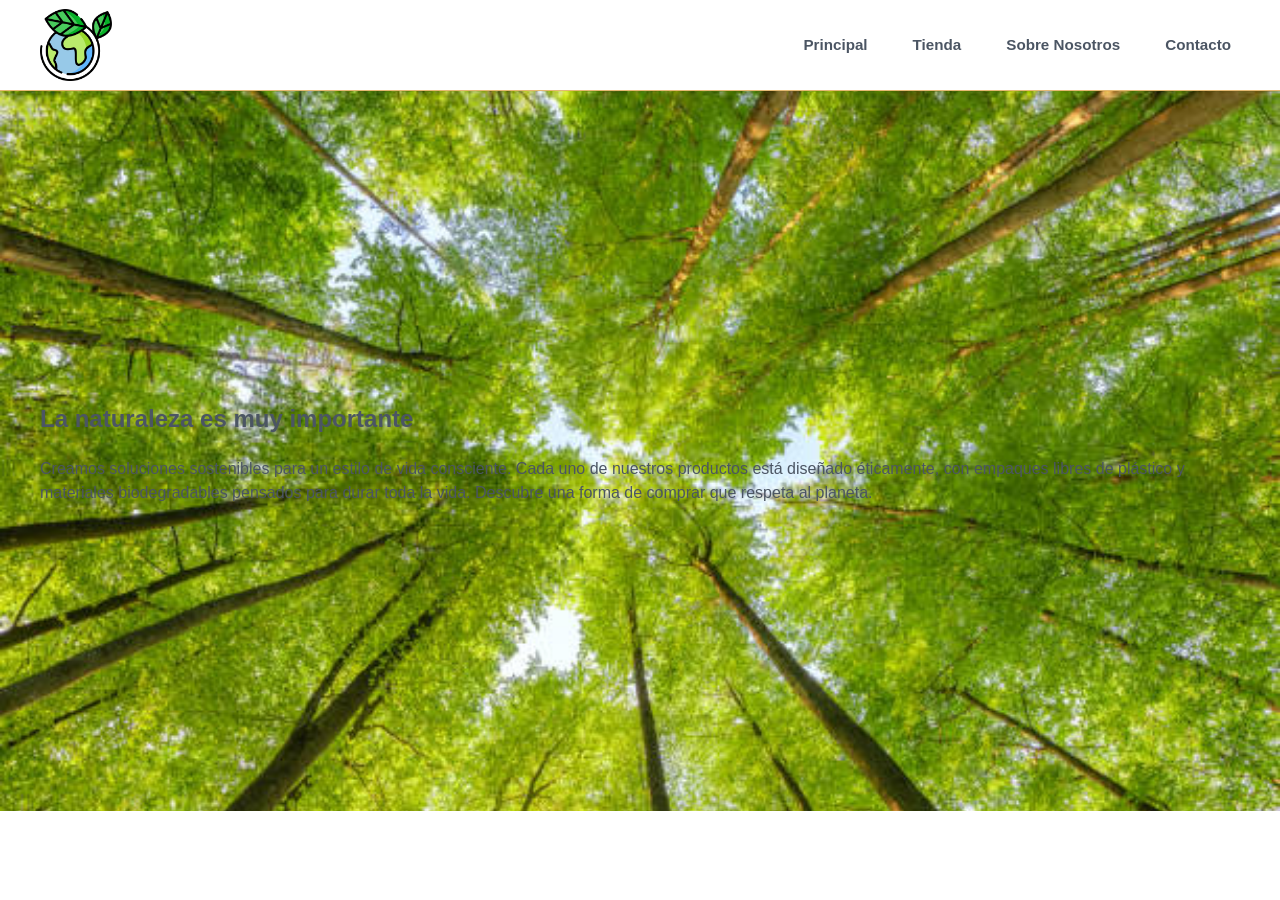
==== index.html @ a8162332 "feat: se agrego el nuevo esqueleto y estilos de la pagina principal" ====
<!DOCTYPE html>
<html lang="es">

<head>
    <meta charset="UTF-8">
    <meta name="viewport" content="width=device-width, initial-scale=1.0">
    <title>EcoMarket</title>
    <link rel="icon" type="image/png" href="img/hero/el-planeta-tierra.png">
    <link rel="stylesheet" href="css/main.css">
</head>

<body>
    <header>
        <div class="encabezado">
            <img class="icono-footer" src="img/hero/el-planeta-tierra.png" alt="icono-del-sitio">
            <nav>
                <ul>
                    <li>Principal</li>
                    <li>Tienda</li>
                    <li>Sobre Nosotros</li>
                    <li>Contacto</li>
                </ul>
            </nav>
        </div>
    </header>
    <main>
        <section class="hero">
            <div class="presentacion">
                <h1>La naturaleza es muy importante</h1>
                <p>Creamos soluciones sostenibles para un estilo de vida consciente. Cada uno de nuestros productos está
                    diseñado éticamente, con empaques libres de plástico y materiales biodegradables pensados para durar
                    toda la vida. Descubre una forma de comprar que respeta al planeta.</p>
            </div>
        </section>
    </main>
    <footer>

    </footer>

</body>



</html>
---- css/main.css ----
:root {
    --fondos: #FFFFFF;
    --naturaleza: #1E3f20;
    --acentos: #10b981;
    --contraste: #e5ba73;
    --tarjetas: #f3f4f6;
    --texto2: #4b5563;
}

body {
    margin: 0;
    padding: 0;
    background-color: var(--fondos);
    font-family: Arial, Helvetica, sans-serif;
    color: var(--texto2);
    line-height: 1.5;
}

header {
    width: 100%;
    background-color: var(--fondos);
    border-bottom: 1px solid var(--contraste);
}

.encabezado {
    max-width: 1200px;
    margin: 0 auto;
    padding: 1vh;
    display: flex;
    align-items: center;
}

.icono-footer {
    height: 8vh;
    width: auto;
}

nav {
    margin-left: auto;
    margin-right: 1vh;
}

nav ul {
    display: flex;
    gap: 5vh;
    list-style: none;
    padding: 0;
    margin: 0;
}

nav ul li {
    color: var(--texto2);
    font-size: 0.95rem;
    font-weight: 600;
    cursor: pointer;
    transition: color 0.3s ease;
}

nav ul li:hover {
    color: var(--acentos);
}

.hero {
    width: 100%;
    min-height: 80vh;
    background-image: url('/img/background/fondo-sostenible.jpg');
    background-size: cover;
    background-position: center;
    background-repeat: no-repeat;
    display: flex;
    align-items: center;
    padding: 40px;
    box-sizing: border-box;
}
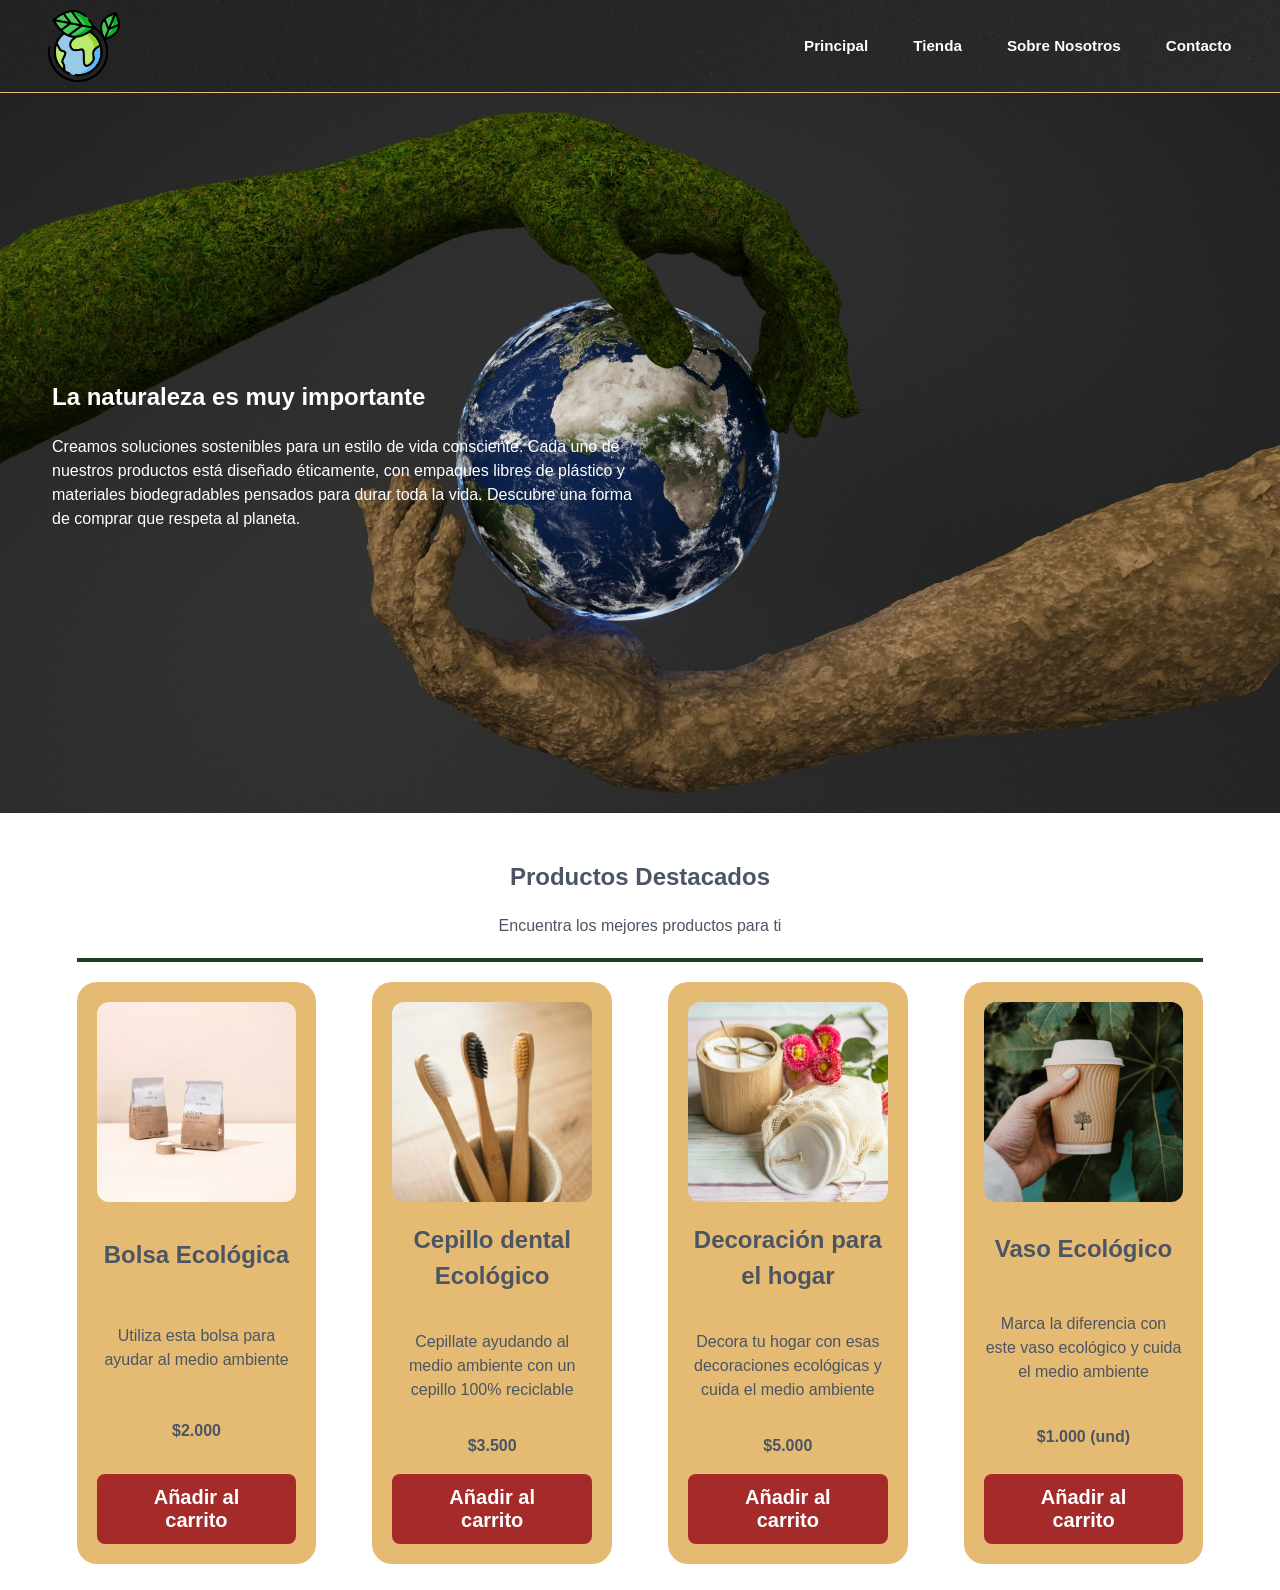
==== commit 43d03579: "feat: se agregaron nuevos estilos como la seccion de los productos." ====
--- a/index.html
+++ b/index.html
@@ -32,6 +32,41 @@
                     toda la vida. Descubre una forma de comprar que respeta al planeta.</p>
             </div>
         </section>
+        <section class="container-productos">
+            <h1>Productos Destacados</h1>
+            <p>Encuentra los mejores productos para ti</p>
+            <hr>
+            <div class="zona-productos">
+                <div class="contenedor-productos">
+                    <img src="img/products/bolsa.webp" alt="Imagen Producto">
+                    <h2>Bolsa Ecológica</h2>
+                    <p>Utiliza esta bolsa para ayudar al medio ambiente</p>
+                    <p><strong>$2.000</strong></p>
+                    <button class="boton-producto">Añadir al carrito</button>
+                </div>
+                <div class="contenedor-productos">
+                    <img src="img/products/cepillo.webp" alt="Imagen Producto">
+                    <h2>Cepillo dental Ecológico</h2>
+                    <p>Cepillate ayudando al medio ambiente con un cepillo 100% reciclable</p>
+                    <p><strong>$3.500</strong></p>
+                    <button class="boton-producto">Añadir al carrito</button>
+                </div>
+                <div class="contenedor-productos">
+                    <img src="img/products/vasito.webp" alt="Imagen Producto">
+                    <h2>Decoración para el hogar</h2>
+                    <p>Decora tu hogar con esas decoraciones ecológicas y cuida el medio ambiente</p>
+                    <p><strong>$5.000</strong></p>
+                    <button class="boton-producto">Añadir al carrito</button>
+                </div>
+                <div class="contenedor-productos">
+                    <img src="img/products/vaso.webp" alt="Imagen Producto">
+                    <h2>Vaso Ecológico</h2>
+                    <p>Marca la diferencia con este vaso ecológico y cuida el medio ambiente</p>
+                    <p><strong>$1.000 (und)</strong></p>
+                    <button class="boton-producto">Añadir al carrito</button>
+                </div>
+            </div>
+        </section>
     </main>
     <footer>
 
--- a/css/main.css
+++ b/css/main.css
@@ -5,6 +5,7 @@
     --contraste: #e5ba73;
     --tarjetas: #f3f4f6;
     --texto2: #4b5563;
+    --imagenSostenible: url('../img/background/fondo-sostenible.jpg')
 }
 
 body {
@@ -18,14 +19,20 @@
 
 header {
     width: 100%;
-    background-color: var(--fondos);
+    background-image: var(--imagenSostenible);
     border-bottom: 1px solid var(--contraste);
 }
 
+hr {
+    border: none;
+    border-top: 4px solid var(--naturaleza);
+    margin: 20px 0;
+}
+
 .encabezado {
-    max-width: 1200px;
-    margin: 0 auto;
-    padding: 1vh;
+    max-width: 1500px;
+    margin: 0;
+    padding: 10px;
     display: flex;
     align-items: center;
 }
@@ -33,11 +40,12 @@
 .icono-footer {
     height: 8vh;
     width: auto;
+    margin-left: 3vw;
 }
 
 nav {
     margin-left: auto;
-    margin-right: 1vh;
+    margin-right: 3vw;
 }
 
 nav ul {
@@ -49,7 +57,7 @@
 }
 
 nav ul li {
-    color: var(--texto2);
+    color: white;
     font-size: 0.95rem;
     font-weight: 600;
     cursor: pointer;
@@ -63,7 +71,7 @@
 .hero {
     width: 100%;
     min-height: 80vh;
-    background-image: url('/img/background/fondo-sostenible.jpg');
+    background-image: var(--imagenSostenible);
     background-size: cover;
     background-position: center;
     background-repeat: no-repeat;
@@ -71,4 +79,61 @@
     align-items: center;
     padding: 40px;
     box-sizing: border-box;
+}
+
+.presentacion {
+    max-width: 600px;
+    margin-left: 1%;
+    color: white;
+}
+
+.container-productos {
+    padding: 2% 6%;
+}
+
+.container-productos h1 {
+    text-align: center;
+    font: bold;
+}
+
+.container-productos p {
+    text-align: center;
+    font: bold;
+}
+
+.zona-productos {
+    display: grid;
+    grid-template-columns: repeat(4, 1fr);
+    gap: 5%;
+}
+
+
+.contenedor-productos {
+    background-color: var(--contraste);
+    border-radius: 20px;
+    padding: 20px;
+    display: flex;
+    flex-direction: column;
+    justify-content: space-between;
+    align-items: center;
+    text-align: center;
+}
+
+.container-productos img {
+    width: 100%;
+    height: 200px;
+    object-fit: cover;
+    border-radius: 12px;
+}
+
+.boton-producto {
+    background-color: brown;
+    color: white;
+    border: none;
+    font-size: 20px;
+    padding: 12px 24px;
+    border-radius: 8px;
+    font-weight: bold;
+    cursor: pointer;
+    transition: all 0.3s ease;
 }
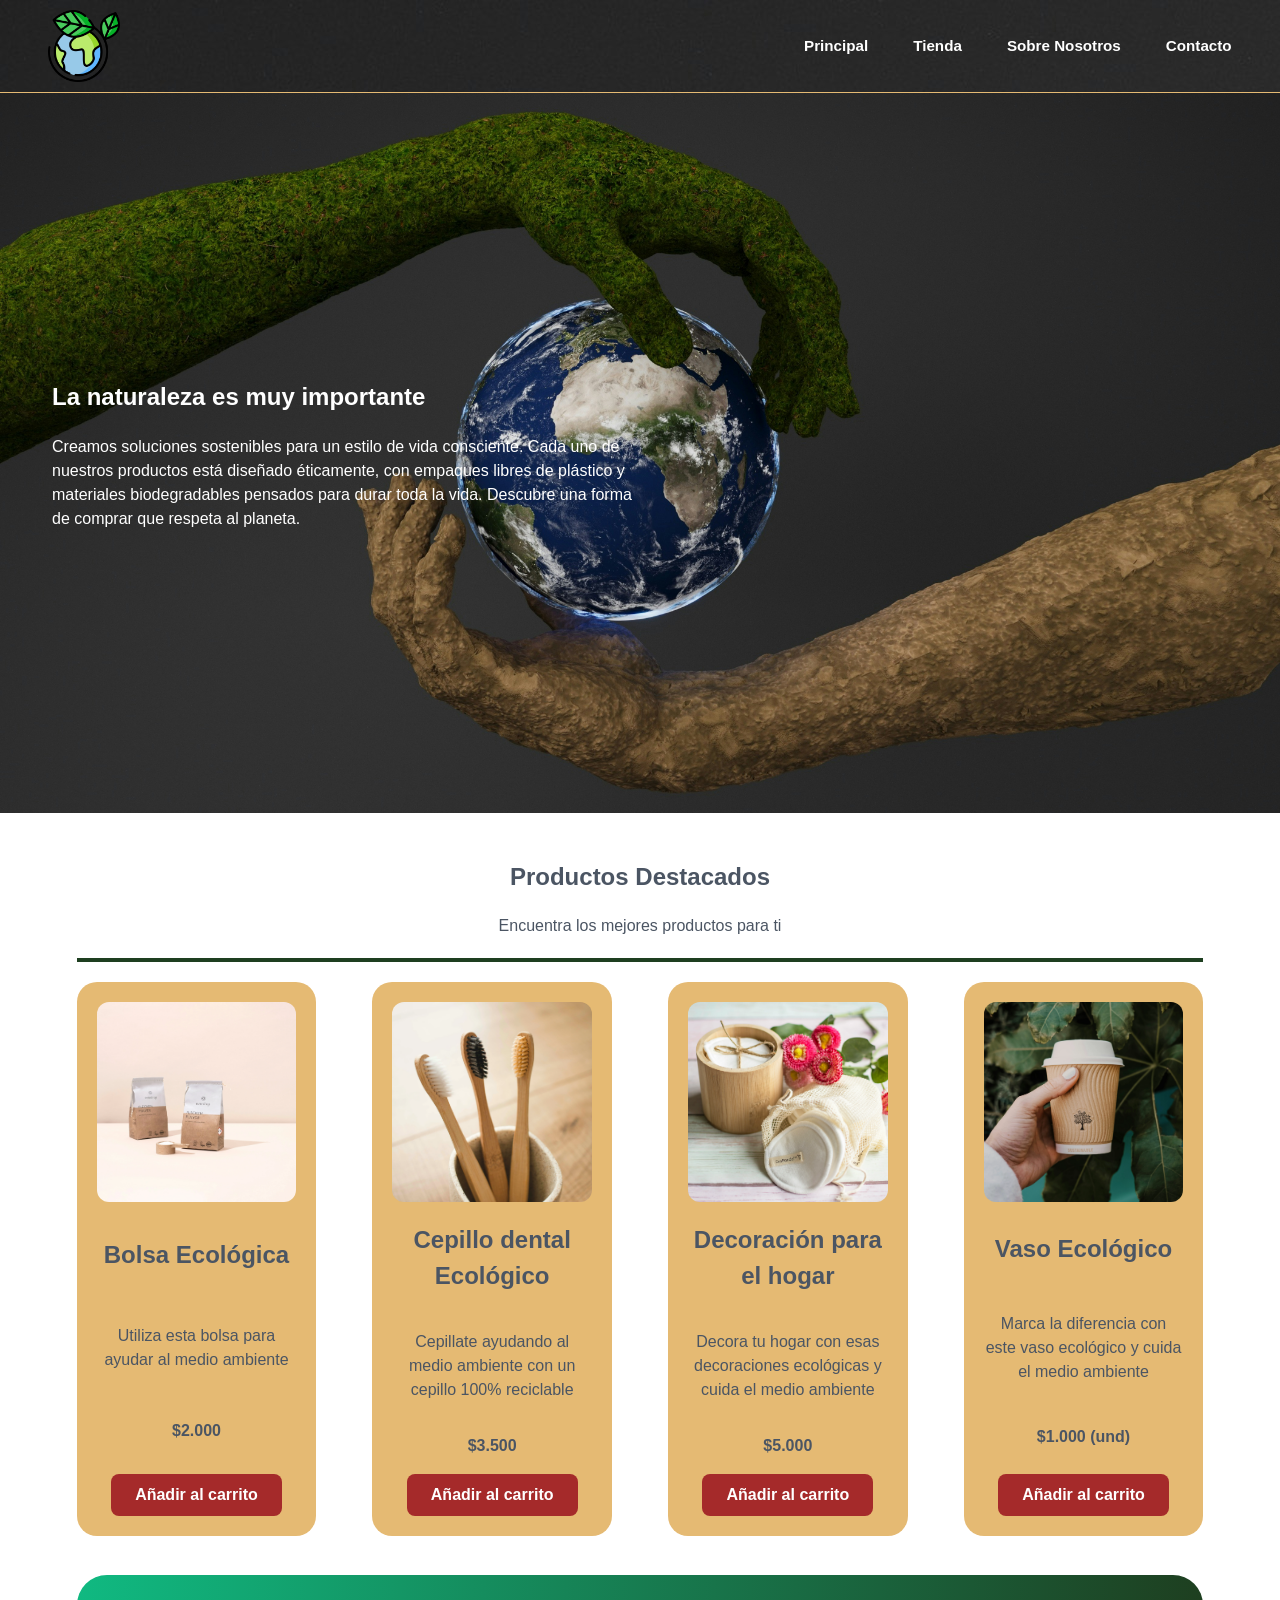
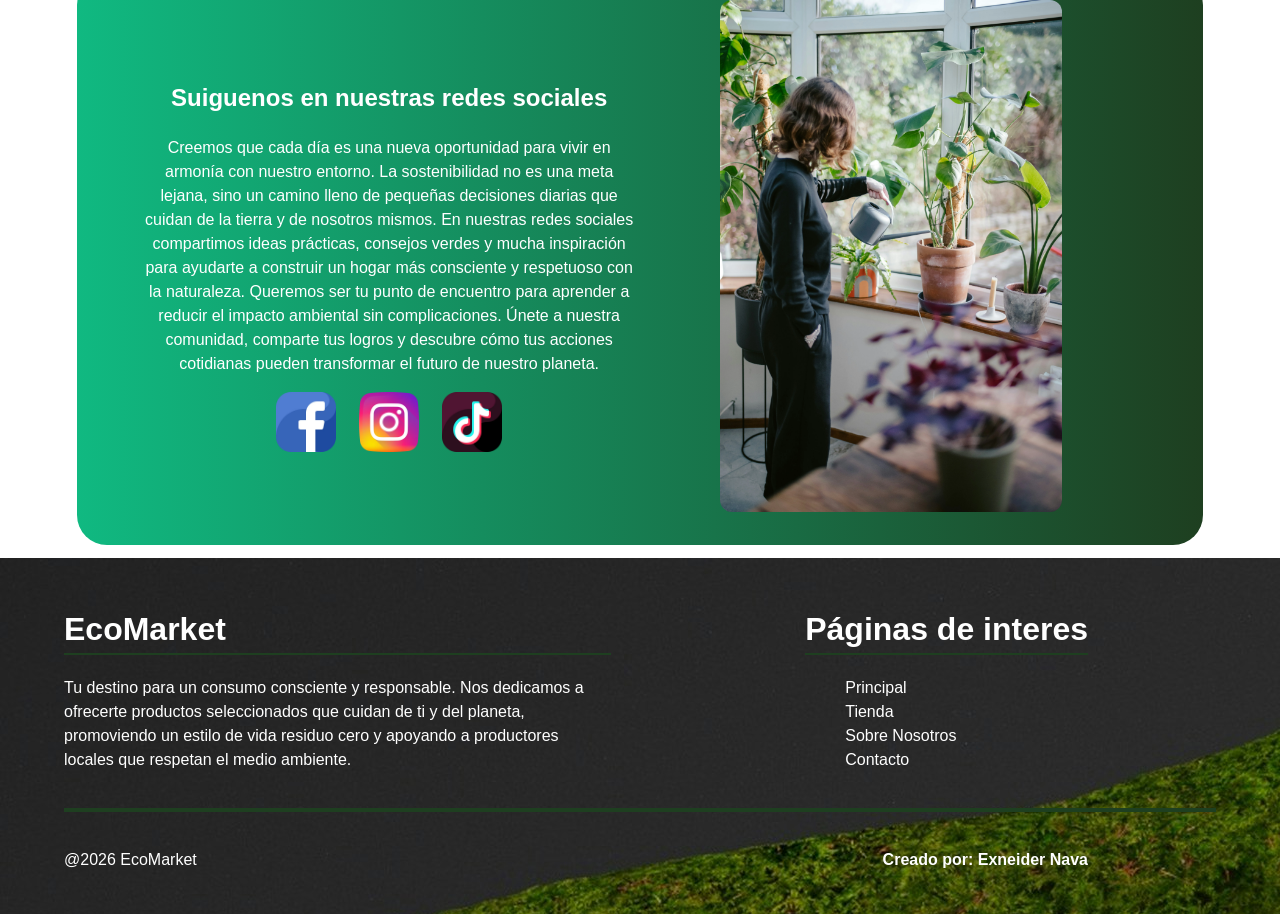
==== commit 46249401: "feat: se agregaron nuevas paginas y nuevo contenido a la pagina principal." ====
--- a/index.html
+++ b/index.html
@@ -67,9 +67,59 @@
                 </div>
             </div>
         </section>
+        <section class="informacion-sitio">
+            <div class="contenido-informativo">
+                <div class="informacion">
+                    <h1>Suiguenos en nuestras redes sociales</h1>
+                    <p>Creemos que cada día es una nueva oportunidad para vivir en armonía con nuestro entorno. La
+                        sostenibilidad no es una meta lejana, sino un camino lleno de pequeñas decisiones diarias que
+                        cuidan de la tierra y de nosotros mismos. En nuestras redes sociales compartimos ideas
+                        prácticas, consejos verdes y mucha inspiración para ayudarte a construir un hogar más consciente
+                        y respetuoso con la naturaleza. Queremos ser tu punto de encuentro para aprender a reducir el
+                        impacto ambiental sin complicaciones. Únete a nuestra comunidad, comparte tus logros y descubre
+                        cómo tus acciones cotidianas pueden transformar el futuro de nuestro planeta.</p>
+                    <div class="iconos">
+                        <div class="facebook">
+                            <img src="img/icons/facebook.webp" alt="icono de facebook">
+                        </div>
+                        <div class="instagram">
+                            <img src="img/icons/instagram.webp" alt="icono de instagram">
+                        </div>
+                        <div class="tiktok">
+                            <img src="img/icons/tik-tok.webp" alt="icono de tiktok">
+                        </div>
+                    </div>
+                </div>
+                <div class="imagen">
+                    <img src="img/background/regando-plantas.webp" alt="imagen lateral">
+                </div>
+            </div>
+        </section>
     </main>
     <footer>
-
+        <div class="footer-content">
+            <div class="footer-contexto">
+                <h1>EcoMarket</h1>
+                <p>Tu destino para un consumo consciente y responsable. Nos dedicamos a ofrecerte productos
+                    seleccionados que cuidan de ti y del planeta, promoviendo un estilo de vida residuo cero y apoyando
+                    a productores locales que respetan el medio ambiente.
+                </p>
+            </div>
+            <div class="footer-menu">
+                <h1>Páginas de interes</h1>
+                <ul>
+                    <li>Principal</li>
+                    <li>Tienda</li>
+                    <li>Sobre Nosotros</li>
+                    <li>Contacto</li>
+                </ul>
+            </div>
+        </div>
+        <hr>
+        <div class="final">
+            <p>@2026 EcoMarket</p>
+            <p class="firma"><strong>Creado por: Exneider Nava</strong></p>
+        </div>
     </footer>
 
 </body>
--- a/css/main.css
+++ b/css/main.css
@@ -117,6 +117,12 @@
     justify-content: space-between;
     align-items: center;
     text-align: center;
+    transition: all 0.5s ease;
+}
+
+.contenedor-productos:hover {
+    transform: scale(1.1);
+
 }
 
 .container-productos img {
@@ -130,10 +136,94 @@
     background-color: brown;
     color: white;
     border: none;
-    font-size: 20px;
+    font-size: 16px;
     padding: 12px 24px;
     border-radius: 8px;
     font-weight: bold;
     cursor: pointer;
+    transition: all 0s ease;
+}
+
+.boton-producto:hover {
+    background-color: var(--naturaleza);
+    color: white;
+    font-weight: bold;
+}
+
+.contenido-informativo {
+    display: grid;
+    grid-template-columns: repeat(2, 4fr);
+    align-items: center;
+    gap: 5px;
+    padding: 2% 5%;
+    margin: 1% 6%;
+    background: linear-gradient(to right, var(--acentos), var(--naturaleza));
+    color: white;
+    text-align: center;
+    border-radius: 30px;
+}
+
+.iconos {
+    display: grid;
+    grid-template-columns: repeat(3, 1fr);
+    padding: 0 25% 0 25%;
+}
+
+.iconos img {
+    width: auto;
+    height: 60px;
+    object-fit: cover;
+    border-radius: 12px;
     transition: all 0.3s ease;
+}
+
+.iconos img:hover {
+    transform: scale(1.1);
+}
+
+.imagen img {
+    width: auto;
+    height: 40vw;
+    object-fit: cover;
+    border-radius: 12px;
+    transition: all 0.2s ease;
+}
+
+.imagen img:hover {
+    transform: scale(1.05);
+}
+
+footer {
+    background-image: var(--imagenSostenible);
+    color: white;
+    padding: 2% 5%;
+}
+
+.footer-content {
+    display: grid;
+    grid-template-columns: repeat(2, 1fr);
+    gap: 5%;
+}
+
+.footer-content h1 {
+    border-bottom: 2px solid var(--naturaleza);
+}
+
+.footer-menu {
+    margin-left: auto;
+    margin-right: 10vw;
+}
+
+.footer-menu ul {
+    list-style: none;
+}
+
+.final {
+    display: grid;
+    grid-template-columns: repeat(2, 1fr);
+}
+
+.firma {
+    margin-left: auto;
+    margin-right: 10vw;
 }
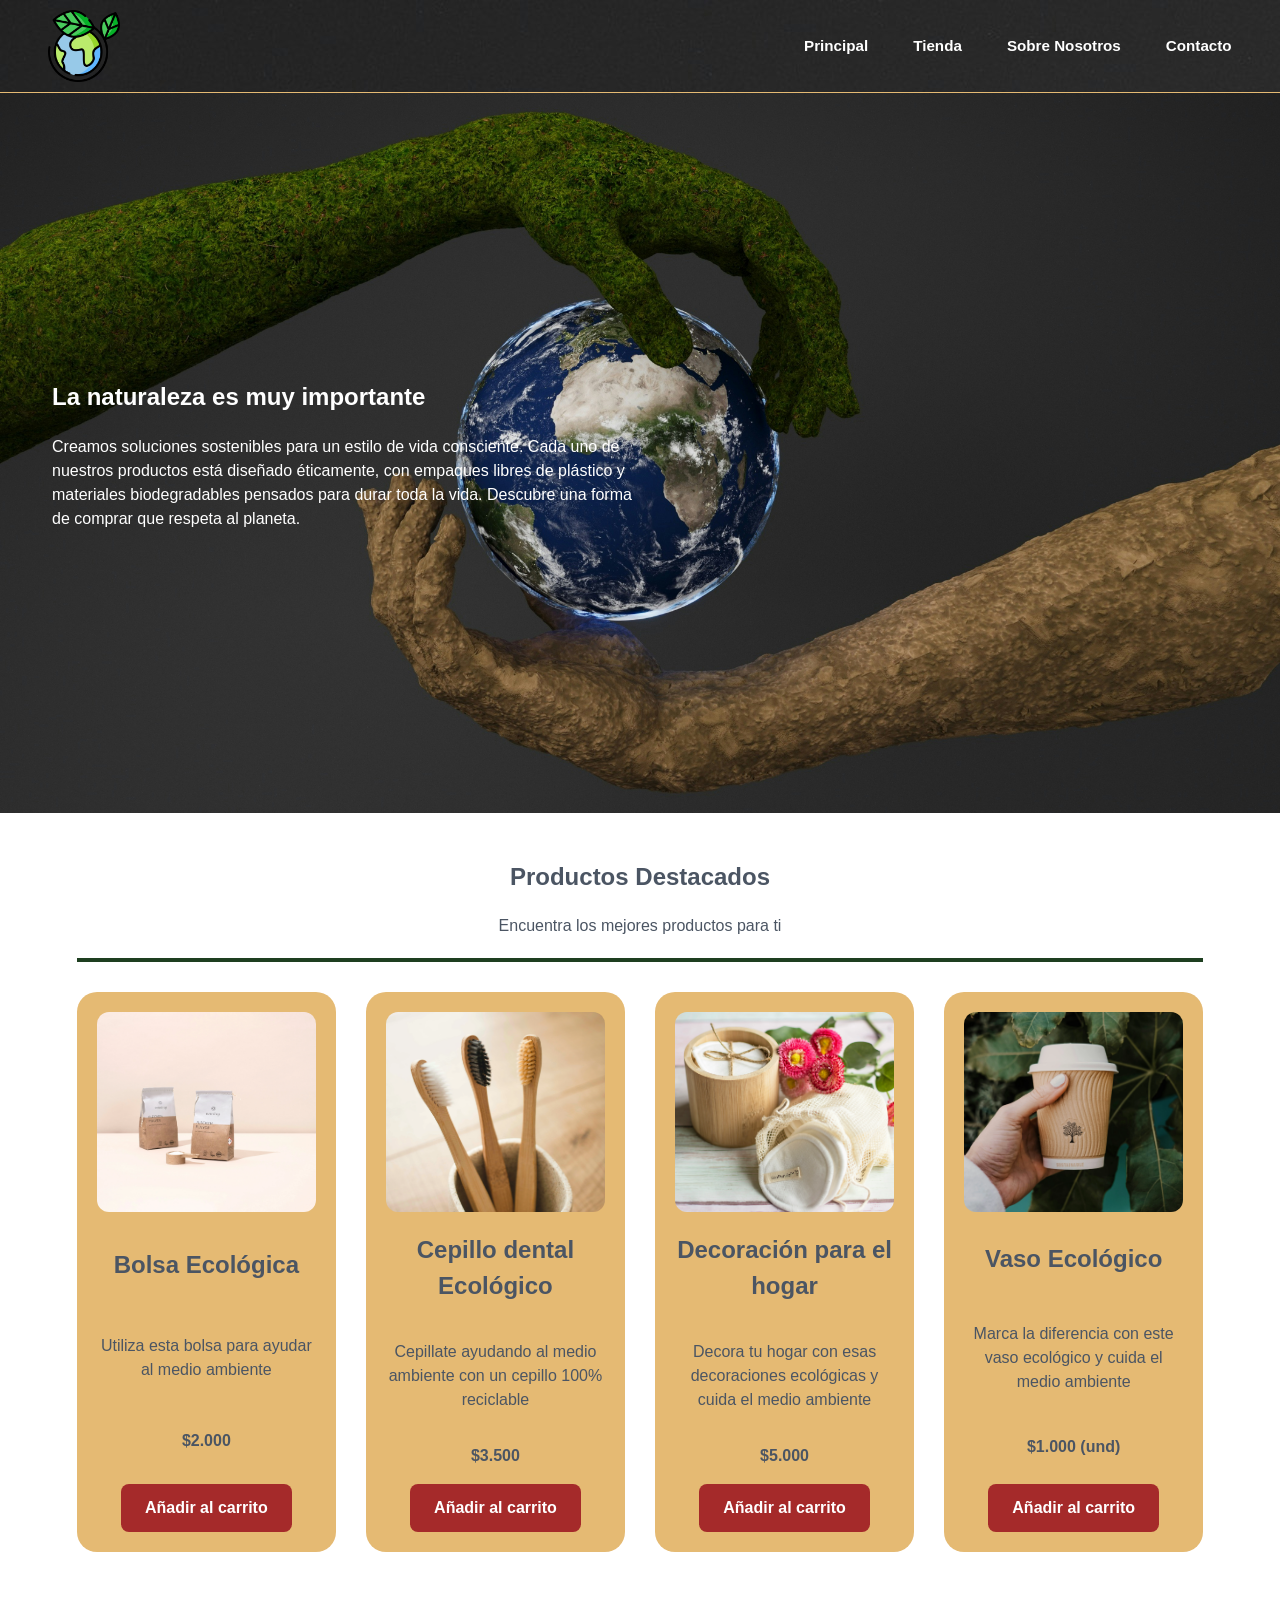
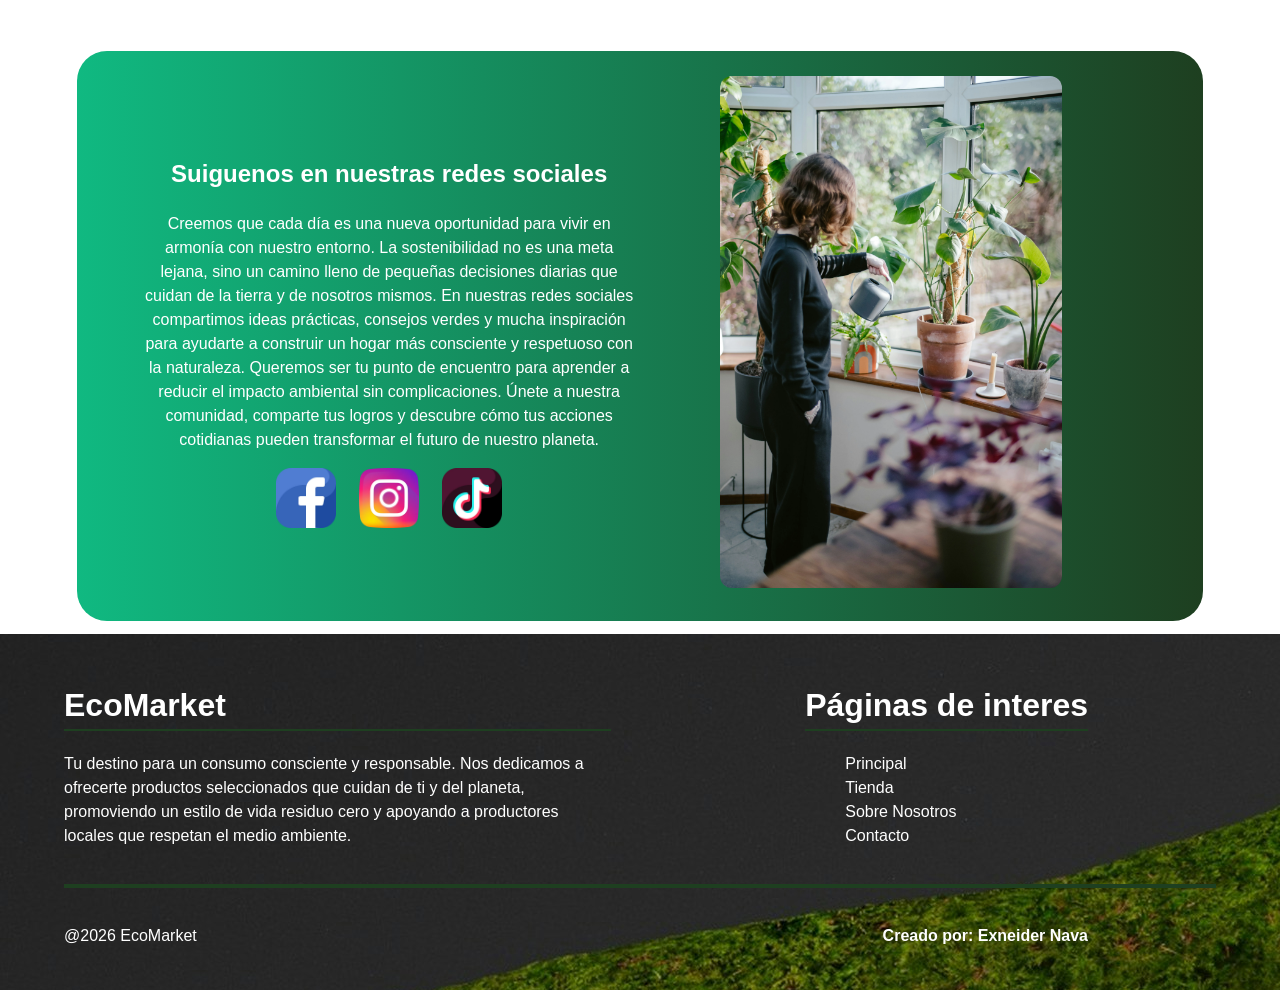
==== commit 1c48eccb: "feat: Se agregaron funcionalidades a los botones y se crearon el resto de las páginas del sitio" ====
--- a/index.html
+++ b/index.html
@@ -15,10 +15,10 @@
             <img class="icono-footer" src="img/hero/el-planeta-tierra.png" alt="icono-del-sitio">
             <nav>
                 <ul>
-                    <li>Principal</li>
-                    <li>Tienda</li>
-                    <li>Sobre Nosotros</li>
-                    <li>Contacto</li>
+                    <li><a href="#">Principal</a></li>
+                    <li><a href="views/productos.html">Tienda</a></li>
+                    <li><a href="views/sobre-nosotros.html">Sobre Nosotros</a></li>
+                    <li><a href="views/contacto.html">Contacto</a></li>
                 </ul>
             </nav>
         </div>
@@ -42,28 +42,28 @@
                     <h2>Bolsa Ecológica</h2>
                     <p>Utiliza esta bolsa para ayudar al medio ambiente</p>
                     <p><strong>$2.000</strong></p>
-                    <button class="boton-producto">Añadir al carrito</button>
+                    <a href="views/carrito.html" class="boton-producto">Añadir al carrito</a>
                 </div>
                 <div class="contenedor-productos">
                     <img src="img/products/cepillo.webp" alt="Imagen Producto">
                     <h2>Cepillo dental Ecológico</h2>
                     <p>Cepillate ayudando al medio ambiente con un cepillo 100% reciclable</p>
                     <p><strong>$3.500</strong></p>
-                    <button class="boton-producto">Añadir al carrito</button>
+                    <a href="views/carrito.html" class="boton-producto">Añadir al carrito</a>
                 </div>
                 <div class="contenedor-productos">
                     <img src="img/products/vasito.webp" alt="Imagen Producto">
                     <h2>Decoración para el hogar</h2>
                     <p>Decora tu hogar con esas decoraciones ecológicas y cuida el medio ambiente</p>
                     <p><strong>$5.000</strong></p>
-                    <button class="boton-producto">Añadir al carrito</button>
+                    <a href="views/carrito.html" class="boton-producto">Añadir al carrito</a>
                 </div>
                 <div class="contenedor-productos">
                     <img src="img/products/vaso.webp" alt="Imagen Producto">
                     <h2>Vaso Ecológico</h2>
                     <p>Marca la diferencia con este vaso ecológico y cuida el medio ambiente</p>
                     <p><strong>$1.000 (und)</strong></p>
-                    <button class="boton-producto">Añadir al carrito</button>
+                    <a href="views/carrito.html" class="boton-producto">Añadir al carrito</a>
                 </div>
             </div>
         </section>
@@ -80,13 +80,19 @@
                         cómo tus acciones cotidianas pueden transformar el futuro de nuestro planeta.</p>
                     <div class="iconos">
                         <div class="facebook">
-                            <img src="img/icons/facebook.webp" alt="icono de facebook">
+                            <a href="https://www.facebook.com/comunidadeco/?locale=es_LA" target="_blank">
+                                <img src="img/icons/facebook.webp" alt="icono de facebook">
+                            </a>
                         </div>
                         <div class="instagram">
-                            <img src="img/icons/instagram.webp" alt="icono de instagram">
+                            <a href="https://www.instagram.com/ecologistas/?hl=es" target="_blank">
+                                <img src="img/icons/instagram.webp" alt="icono de instagram">
+                            </a>
                         </div>
                         <div class="tiktok">
-                            <img src="img/icons/tik-tok.webp" alt="icono de tiktok">
+                            <a href="https://www.tiktok.com/tag/ecol%C3%B3gico" target="_blank">
+                                <img src="img/icons/tik-tok.webp" alt="icono de tiktok">
+                            </a>
                         </div>
                     </div>
                 </div>
@@ -108,10 +114,10 @@
             <div class="footer-menu">
                 <h1>Páginas de interes</h1>
                 <ul>
-                    <li>Principal</li>
-                    <li>Tienda</li>
-                    <li>Sobre Nosotros</li>
-                    <li>Contacto</li>
+                    <li><a href="#">Principal</a></li>
+                    <li><a href="views/productos.html">Tienda</a></li>
+                    <li><a href="views/sobre-nosotros.html">Sobre Nosotros</a></li>
+                    <li><a href="views/contacto.html">Contacto</a></li>
                 </ul>
             </div>
         </div>
--- a/css/main.css
+++ b/css/main.css
@@ -15,6 +15,14 @@
     font-family: Arial, Helvetica, sans-serif;
     color: var(--texto2);
     line-height: 1.5;
+    display: flex;
+    flex-direction: column;
+    min-height: 100vh;
+}
+
+main {
+    flex: 1;
+    width: 100%;
 }
 
 header {
@@ -56,7 +64,7 @@
     margin: 0;
 }
 
-nav ul li {
+nav ul li a {
     color: white;
     font-size: 0.95rem;
     font-weight: 600;
@@ -64,7 +72,7 @@
     transition: color 0.3s ease;
 }
 
-nav ul li:hover {
+nav ul li:hover a {
     color: var(--acentos);
 }
 
@@ -81,6 +89,19 @@
     box-sizing: border-box;
 }
 
+.hero-tienda {
+    width: 100%;
+    min-height: 80vh;
+    background-image: url('../img/background/store.webp');
+    background-size: cover;
+    background-position: center;
+    background-repeat: no-repeat;
+    display: flex;
+    align-items: center;
+    padding: 40px;
+    box-sizing: border-box;
+}
+
 .presentacion {
     max-width: 600px;
     margin-left: 1%;
@@ -104,7 +125,8 @@
 .zona-productos {
     display: grid;
     grid-template-columns: repeat(4, 1fr);
-    gap: 5%;
+    gap: 30px;
+    padding-bottom: 50px;
 }
 
 
@@ -117,6 +139,7 @@
     justify-content: space-between;
     align-items: center;
     text-align: center;
+    margin: 10px 0;
     transition: all 0.5s ease;
 }
 
@@ -130,6 +153,10 @@
     height: 200px;
     object-fit: cover;
     border-radius: 12px;
+}
+
+a {
+    text-decoration: none;
 }
 
 .boton-producto {
@@ -218,6 +245,17 @@
     list-style: none;
 }
 
+.footer-menu ul a {
+    list-style: none;
+    color: white;
+    transition: all 0.3s ease;
+}
+
+.footer-menu ul a:hover {
+    list-style: none;
+    color: var(--acentos);
+}
+
 .final {
     display: grid;
     grid-template-columns: repeat(2, 1fr);
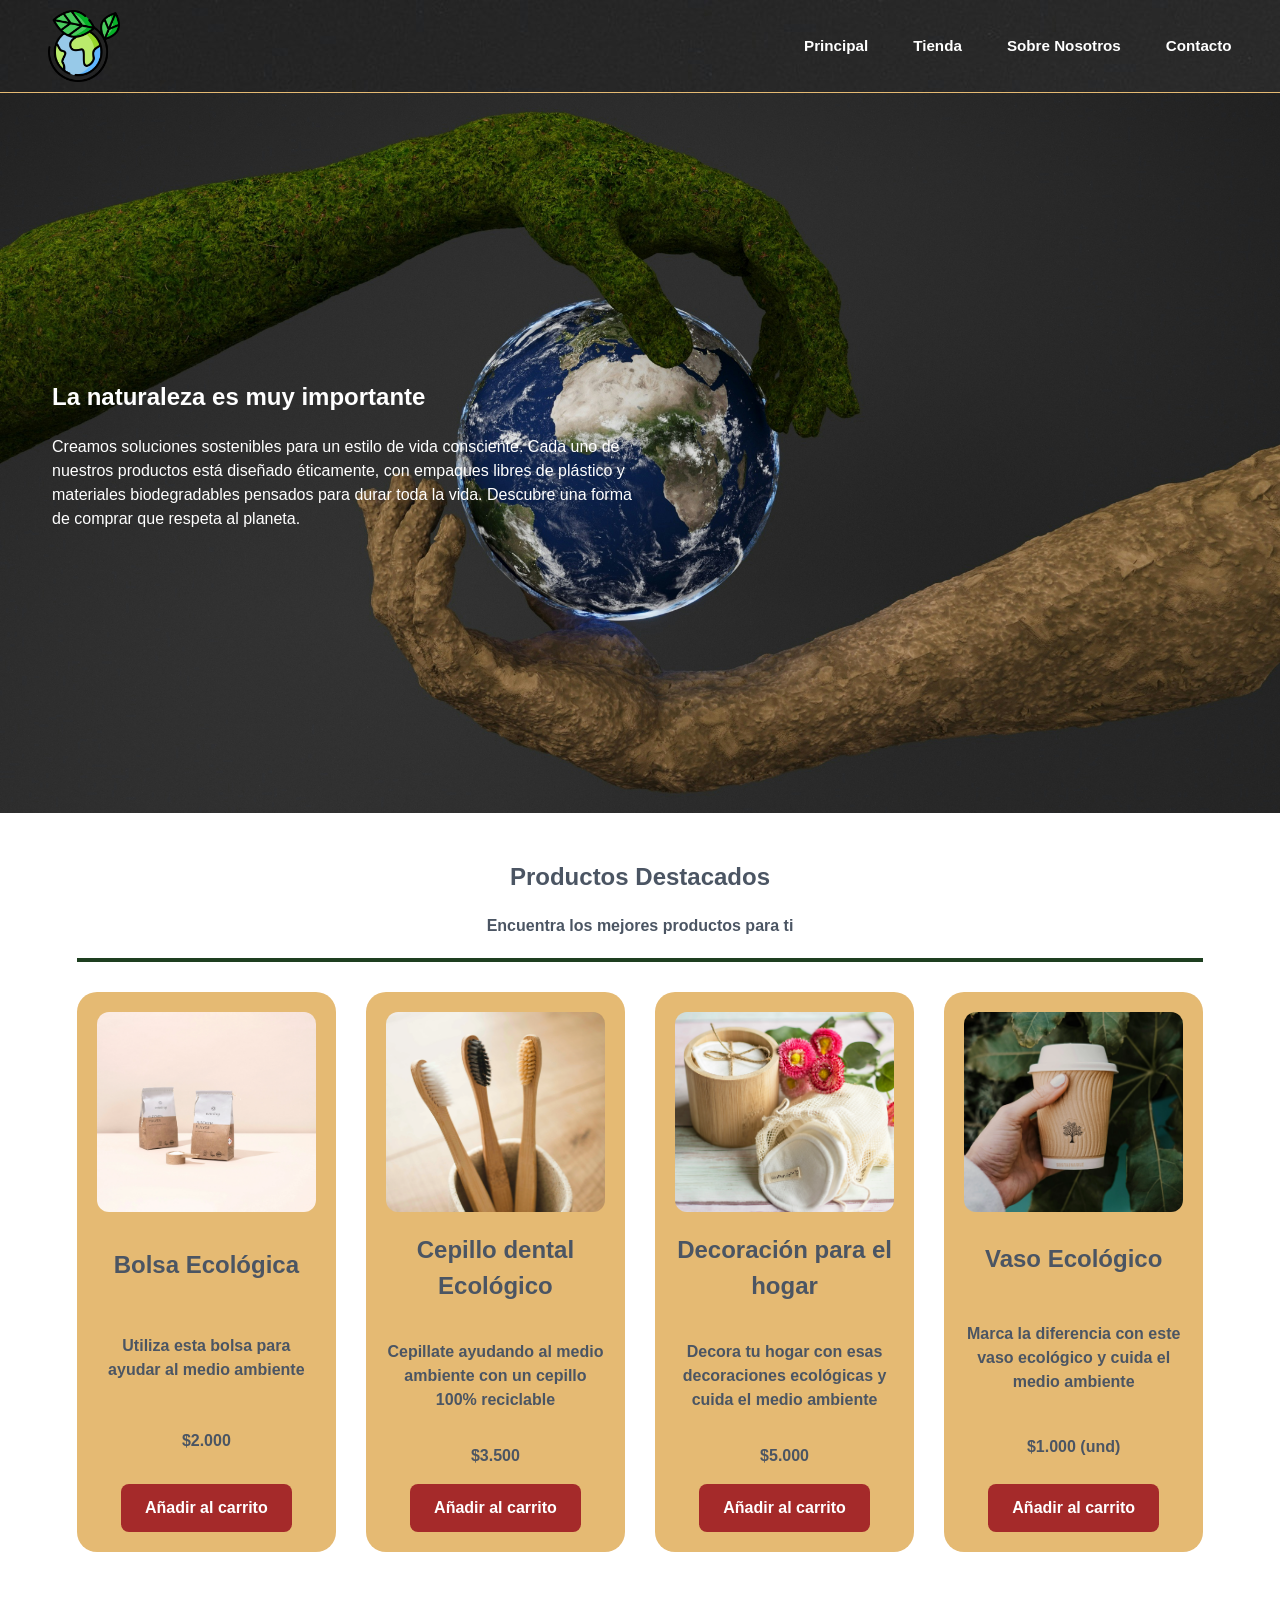
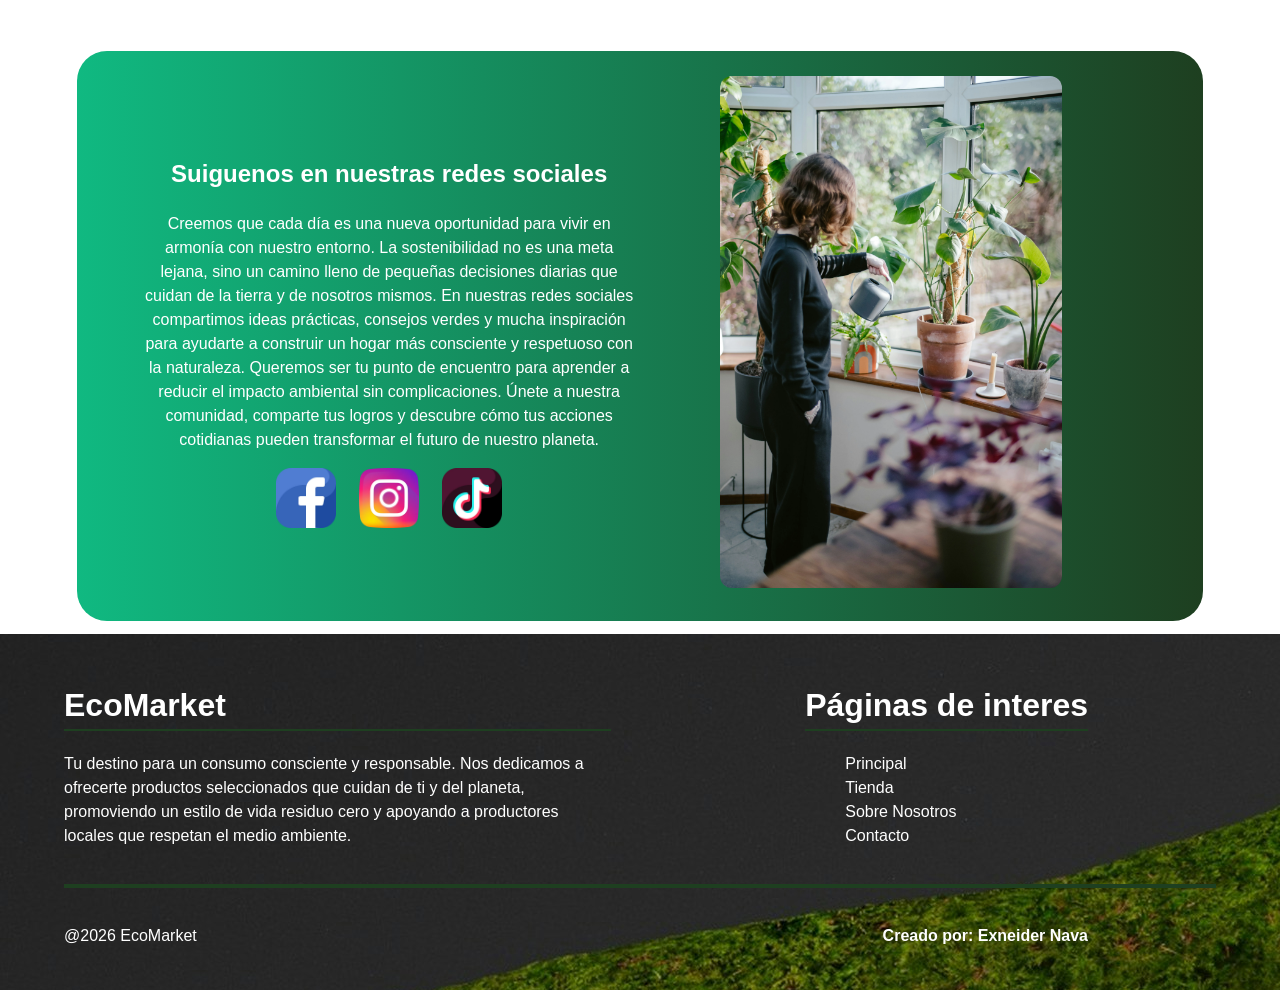
==== commit 2fb77b10: "feat: Se completo el ciclo del sitio web y se dividió correctamente el css en los archivos correspon" ====
--- a/index.html
+++ b/index.html
@@ -7,6 +7,9 @@
     <title>EcoMarket</title>
     <link rel="icon" type="image/png" href="img/hero/el-planeta-tierra.png">
     <link rel="stylesheet" href="css/main.css">
+    <link rel="stylesheet" href="css/layout.css">
+    <link rel="stylesheet" href="css/components.css">
+    <link rel="stylesheet" href="css/animations.css">
 </head>
 
 <body>
--- a/css/main.css
+++ b/css/main.css
@@ -5,7 +5,7 @@
     --contraste: #e5ba73;
     --tarjetas: #f3f4f6;
     --texto2: #4b5563;
-    --imagenSostenible: url('../img/background/fondo-sostenible.jpg')
+    --imagenSostenible: url('../img/background/fondo-sostenible.jpg');
 }
 
 body {
@@ -25,243 +25,12 @@
     width: 100%;
 }
 
-header {
-    width: 100%;
-    background-image: var(--imagenSostenible);
-    border-bottom: 1px solid var(--contraste);
+a {
+    text-decoration: none;
 }
 
 hr {
     border: none;
     border-top: 4px solid var(--naturaleza);
     margin: 20px 0;
-}
-
-.encabezado {
-    max-width: 1500px;
-    margin: 0;
-    padding: 10px;
-    display: flex;
-    align-items: center;
-}
-
-.icono-footer {
-    height: 8vh;
-    width: auto;
-    margin-left: 3vw;
-}
-
-nav {
-    margin-left: auto;
-    margin-right: 3vw;
-}
-
-nav ul {
-    display: flex;
-    gap: 5vh;
-    list-style: none;
-    padding: 0;
-    margin: 0;
-}
-
-nav ul li a {
-    color: white;
-    font-size: 0.95rem;
-    font-weight: 600;
-    cursor: pointer;
-    transition: color 0.3s ease;
-}
-
-nav ul li:hover a {
-    color: var(--acentos);
-}
-
-.hero {
-    width: 100%;
-    min-height: 80vh;
-    background-image: var(--imagenSostenible);
-    background-size: cover;
-    background-position: center;
-    background-repeat: no-repeat;
-    display: flex;
-    align-items: center;
-    padding: 40px;
-    box-sizing: border-box;
-}
-
-.hero-tienda {
-    width: 100%;
-    min-height: 80vh;
-    background-image: url('../img/background/store.webp');
-    background-size: cover;
-    background-position: center;
-    background-repeat: no-repeat;
-    display: flex;
-    align-items: center;
-    padding: 40px;
-    box-sizing: border-box;
-}
-
-.presentacion {
-    max-width: 600px;
-    margin-left: 1%;
-    color: white;
-}
-
-.container-productos {
-    padding: 2% 6%;
-}
-
-.container-productos h1 {
-    text-align: center;
-    font: bold;
-}
-
-.container-productos p {
-    text-align: center;
-    font: bold;
-}
-
-.zona-productos {
-    display: grid;
-    grid-template-columns: repeat(4, 1fr);
-    gap: 30px;
-    padding-bottom: 50px;
-}
-
-
-.contenedor-productos {
-    background-color: var(--contraste);
-    border-radius: 20px;
-    padding: 20px;
-    display: flex;
-    flex-direction: column;
-    justify-content: space-between;
-    align-items: center;
-    text-align: center;
-    margin: 10px 0;
-    transition: all 0.5s ease;
-}
-
-.contenedor-productos:hover {
-    transform: scale(1.1);
-
-}
-
-.container-productos img {
-    width: 100%;
-    height: 200px;
-    object-fit: cover;
-    border-radius: 12px;
-}
-
-a {
-    text-decoration: none;
-}
-
-.boton-producto {
-    background-color: brown;
-    color: white;
-    border: none;
-    font-size: 16px;
-    padding: 12px 24px;
-    border-radius: 8px;
-    font-weight: bold;
-    cursor: pointer;
-    transition: all 0s ease;
-}
-
-.boton-producto:hover {
-    background-color: var(--naturaleza);
-    color: white;
-    font-weight: bold;
-}
-
-.contenido-informativo {
-    display: grid;
-    grid-template-columns: repeat(2, 4fr);
-    align-items: center;
-    gap: 5px;
-    padding: 2% 5%;
-    margin: 1% 6%;
-    background: linear-gradient(to right, var(--acentos), var(--naturaleza));
-    color: white;
-    text-align: center;
-    border-radius: 30px;
-}
-
-.iconos {
-    display: grid;
-    grid-template-columns: repeat(3, 1fr);
-    padding: 0 25% 0 25%;
-}
-
-.iconos img {
-    width: auto;
-    height: 60px;
-    object-fit: cover;
-    border-radius: 12px;
-    transition: all 0.3s ease;
-}
-
-.iconos img:hover {
-    transform: scale(1.1);
-}
-
-.imagen img {
-    width: auto;
-    height: 40vw;
-    object-fit: cover;
-    border-radius: 12px;
-    transition: all 0.2s ease;
-}
-
-.imagen img:hover {
-    transform: scale(1.05);
-}
-
-footer {
-    background-image: var(--imagenSostenible);
-    color: white;
-    padding: 2% 5%;
-}
-
-.footer-content {
-    display: grid;
-    grid-template-columns: repeat(2, 1fr);
-    gap: 5%;
-}
-
-.footer-content h1 {
-    border-bottom: 2px solid var(--naturaleza);
-}
-
-.footer-menu {
-    margin-left: auto;
-    margin-right: 10vw;
-}
-
-.footer-menu ul {
-    list-style: none;
-}
-
-.footer-menu ul a {
-    list-style: none;
-    color: white;
-    transition: all 0.3s ease;
-}
-
-.footer-menu ul a:hover {
-    list-style: none;
-    color: var(--acentos);
-}
-
-.final {
-    display: grid;
-    grid-template-columns: repeat(2, 1fr);
-}
-
-.firma {
-    margin-left: auto;
-    margin-right: 10vw;
 }
--- a/css/layout.css
+++ b/css/layout.css
@@ -0,0 +1,155 @@
+header {
+    width: 100%;
+    background-image: var(--imagenSostenible);
+    border-bottom: 1px solid var(--contraste);
+}
+
+.encabezado {
+    max-width: 1500px;
+    margin: 0;
+    padding: 10px;
+    display: flex;
+    align-items: center;
+}
+
+nav {
+    margin-left: auto;
+    margin-right: 3vw;
+}
+
+nav ul {
+    display: flex;
+    gap: 5vh;
+    list-style: none;
+    padding: 0;
+    margin: 0;
+}
+
+.hero {
+    width: 100%;
+    min-height: 80vh;
+    background-image: var(--imagenSostenible);
+    background-size: cover;
+    background-position: center;
+    background-repeat: no-repeat;
+    display: flex;
+    align-items: center;
+    padding: 40px;
+    box-sizing: border-box;
+}
+
+.hero-tienda {
+    width: 100%;
+    min-height: 80vh;
+    background-image: url('../img/background/store.webp');
+    background-size: cover;
+    background-position: center;
+    background-repeat: no-repeat;
+    display: flex;
+    align-items: center;
+    padding: 40px;
+    box-sizing: border-box;
+}
+
+.hero-nosotros {
+    width: 100%;
+    min-height: 80vh;
+    background-image: url('../img/background/nosotros.webp');
+    background-size: cover;
+    background-position: center top;
+    background-repeat: no-repeat;
+    display: flex;
+    align-items: center;
+    padding: 40px;
+    box-sizing: border-box;
+}
+
+.hero-contacto {
+    width: 100%;
+    min-height: 80vh;
+    background-image: url('../img/background/contacto.webp');
+    background-size: cover;
+    background-position: center top;
+    background-repeat: no-repeat;
+    display: flex;
+    align-items: center;
+    padding: 40px;
+    box-sizing: border-box;
+}
+
+.hero-carrito {
+    width: 100%;
+    min-height: 80vh;
+    background-image: url('../img/background/carrito.webp');
+    background-size: cover;
+    background-position: center;
+    background-repeat: no-repeat;
+    display: flex;
+    align-items: center;
+    padding: 40px;
+    box-sizing: border-box;
+}
+
+.container-productos {
+    padding: 2% 6%;
+}
+
+.zona-productos {
+    display: grid;
+    grid-template-columns: repeat(4, 1fr);
+    gap: 30px;
+    padding-bottom: 50px;
+}
+
+.contenido-informativo {
+    display: grid;
+    grid-template-columns: repeat(2, 4fr);
+    align-items: center;
+    gap: 5px;
+    padding: 2% 5%;
+    margin: 1% 6%;
+    background: linear-gradient(to right, var(--acentos), var(--naturaleza));
+    color: white;
+    text-align: center;
+    border-radius: 30px;
+}
+
+.iconos {
+    display: grid;
+    grid-template-columns: repeat(3, 1fr);
+    padding: 0 25% 0 25%;
+}
+
+footer {
+    background-image: var(--imagenSostenible);
+    color: white;
+    padding: 2% 5%;
+}
+
+.footer-content {
+    display: grid;
+    grid-template-columns: repeat(2, 1fr);
+    gap: 5%;
+}
+
+.footer-menu {
+    margin-left: auto;
+    margin-right: 10vw;
+}
+
+.final {
+    display: grid;
+    grid-template-columns: repeat(2, 1fr);
+}
+
+.firma {
+    margin-left: auto;
+    margin-right: 10vw;
+}
+
+.filtros-categoria {
+    display: flex;
+    justify-content: center;
+    gap: 15px;
+    margin-bottom: 30px;
+}
--- a/css/components.css
+++ b/css/components.css
@@ -0,0 +1,147 @@
+.icono-footer {
+    height: 8vh;
+    width: auto;
+    margin-left: 3vw;
+}
+
+nav ul li a {
+    color: white;
+    font-size: 0.95rem;
+    font-weight: 600;
+    cursor: pointer;
+    transition: color 0.3s ease;
+}
+
+nav ul li:hover a {
+    color: var(--acentos);
+}
+
+.presentacion {
+    max-width: 600px;
+    margin-left: 1%;
+    color: white;
+}
+
+.container-productos h1,
+.container-productos p {
+    text-align: center;
+    font-weight: bold;
+}
+
+.informacion-sitio h1 {
+    text-align: center;
+}
+
+.footer-content h1 {
+    border-bottom: 2px solid var(--naturaleza);
+}
+
+.footer-menu ul {
+    list-style: none;
+}
+
+.footer-menu ul a {
+    list-style: none;
+    color: white;
+    transition: all 0.3s ease;
+}
+
+.footer-menu ul a:hover {
+    list-style: none;
+    color: var(--acentos);
+}
+
+.contenedor-productos {
+    background-color: var(--contraste);
+    border-radius: 20px;
+    padding: 20px;
+    display: flex;
+    flex-direction: column;
+    justify-content: space-between;
+    align-items: center;
+    text-align: center;
+    margin: 10px 0;
+    transition: all 0.5s ease;
+}
+
+.contenedor-productos:hover {
+    transform: scale(1.1);
+}
+
+.container-productos img {
+    width: 100%;
+    height: 200px;
+    object-fit: cover;
+    border-radius: 12px;
+}
+
+.boton-producto {
+    background-color: brown;
+    color: white;
+    border: none;
+    font-size: 16px;
+    padding: 12px 24px;
+    border-radius: 8px;
+    font-weight: bold;
+    cursor: pointer;
+    transition: all 0s ease;
+}
+
+.boton-producto:hover {
+    animation: temblor 0.3s ease-in-out infinite;
+    background-color: var(--naturaleza);
+    color: white;
+    font-weight: bold;
+}
+
+.btn-filtro {
+    background-color: var(--naturaleza);
+    color: white;
+    padding: 10px 20px;
+    border-radius: 20px;
+    font-weight: bold;
+    border: 2px solid transparent;
+    transition: all 0.3s ease;
+}
+
+.btn-filtro:hover {
+    transform: scale(1.1);
+    background-color: var(--acentos);
+    color: white;
+}
+
+.iconos img {
+    width: auto;
+    height: 60px;
+    object-fit: cover;
+    border-radius: 12px;
+    transition: all 0.3s ease;
+}
+
+.iconos img:hover {
+    transform: scale(1.1);
+}
+
+.imagen img {
+    width: auto;
+    height: 40vw;
+    object-fit: cover;
+    border-radius: 12px;
+    transition: all 0.2s ease;
+}
+
+.imagen img:hover {
+    transform: scale(1.05);
+}
+
+#categoria-bolsas:target~.zona-productos .contenedor-productos:not(.bolsas) {
+    display: none;
+}
+
+#categoria-cepillos:target~.zona-productos .contenedor-productos:not(.cepillos) {
+    display: none;
+}
+
+#categoria-vasos:target~.zona-productos .contenedor-productos:not(.vasos) {
+    display: none;
+}
--- a/css/animations.css
+++ b/css/animations.css
@@ -0,0 +1,25 @@
+@keyframes temblor {
+    0% {
+        transform: translate(0, 0);
+    }
+
+    20% {
+        transform: translate(-3px, 0);
+    }
+
+    40% {
+        transform: translate(3px, 0);
+    }
+
+    60% {
+        transform: translate(-3px, 0);
+    }
+
+    80% {
+        transform: translate(3px, 0);
+    }
+
+    100% {
+        transform: translate(0, 0);
+    }
+}
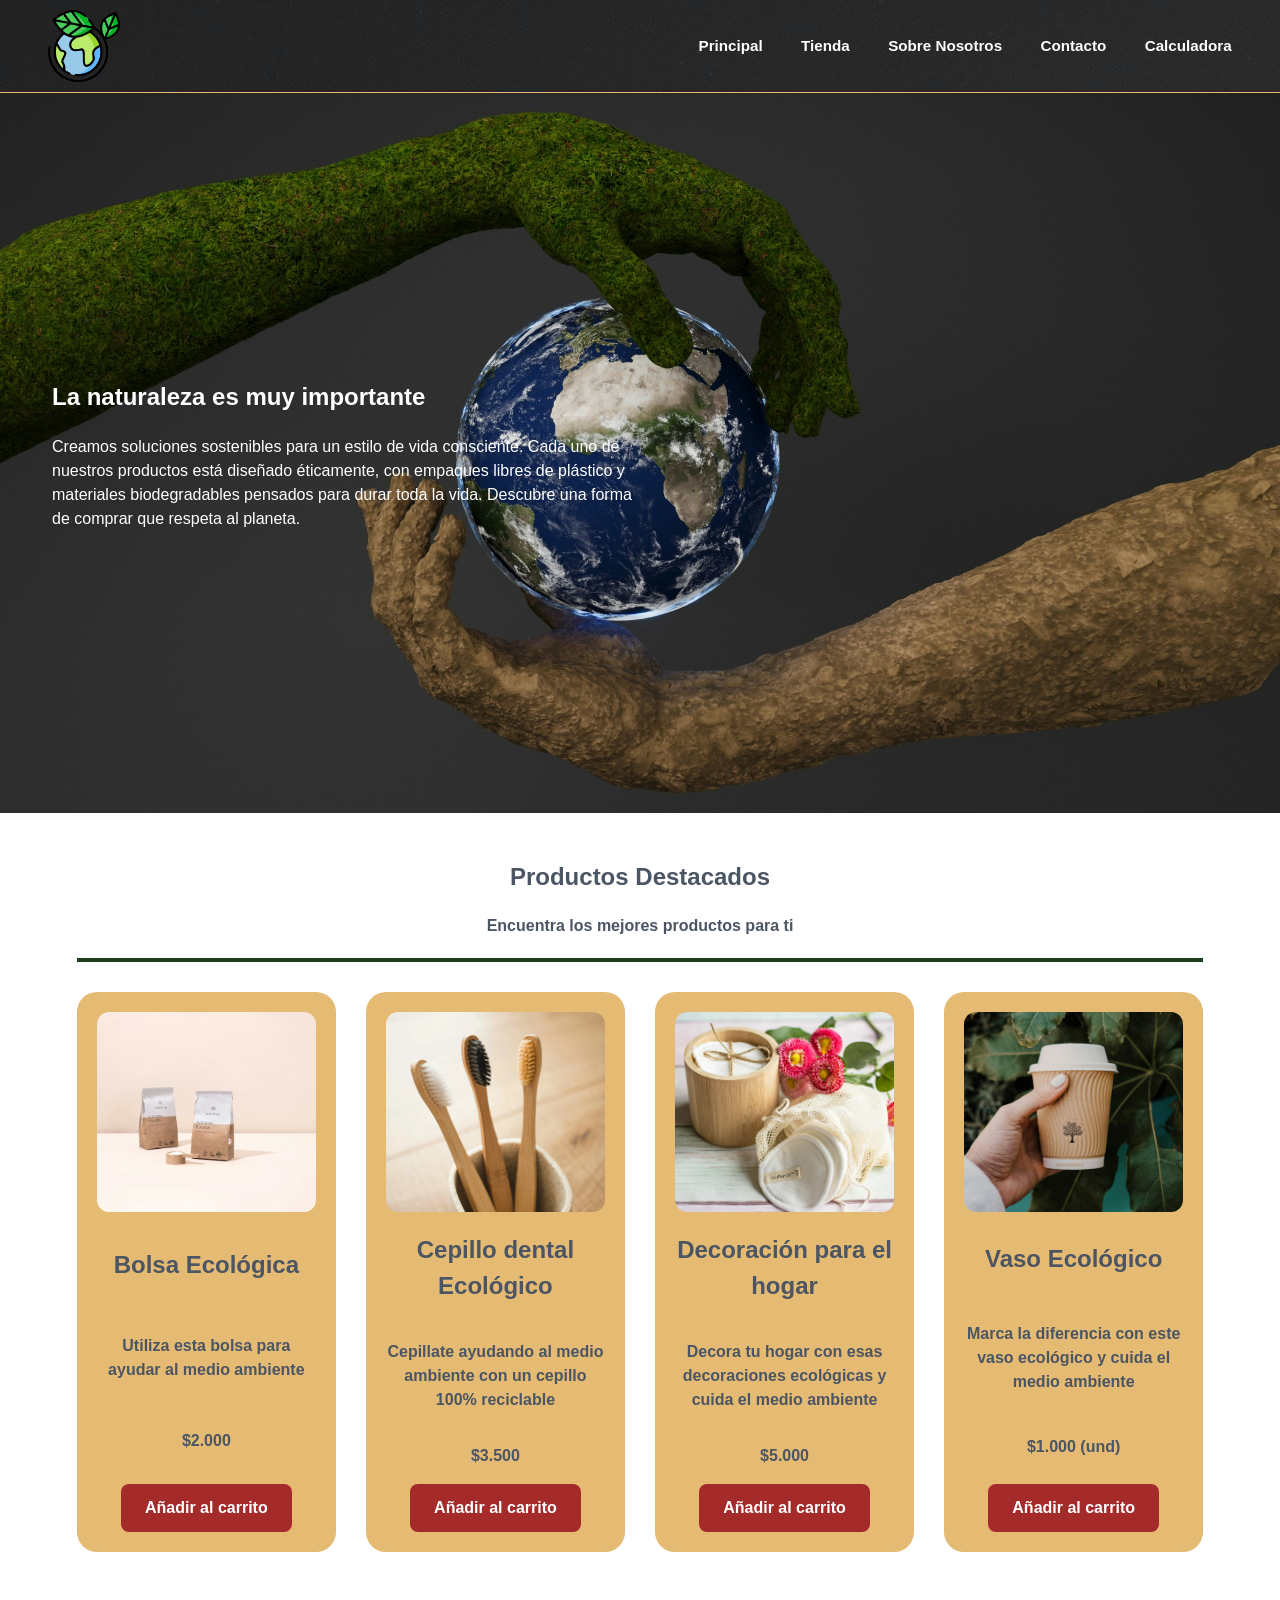
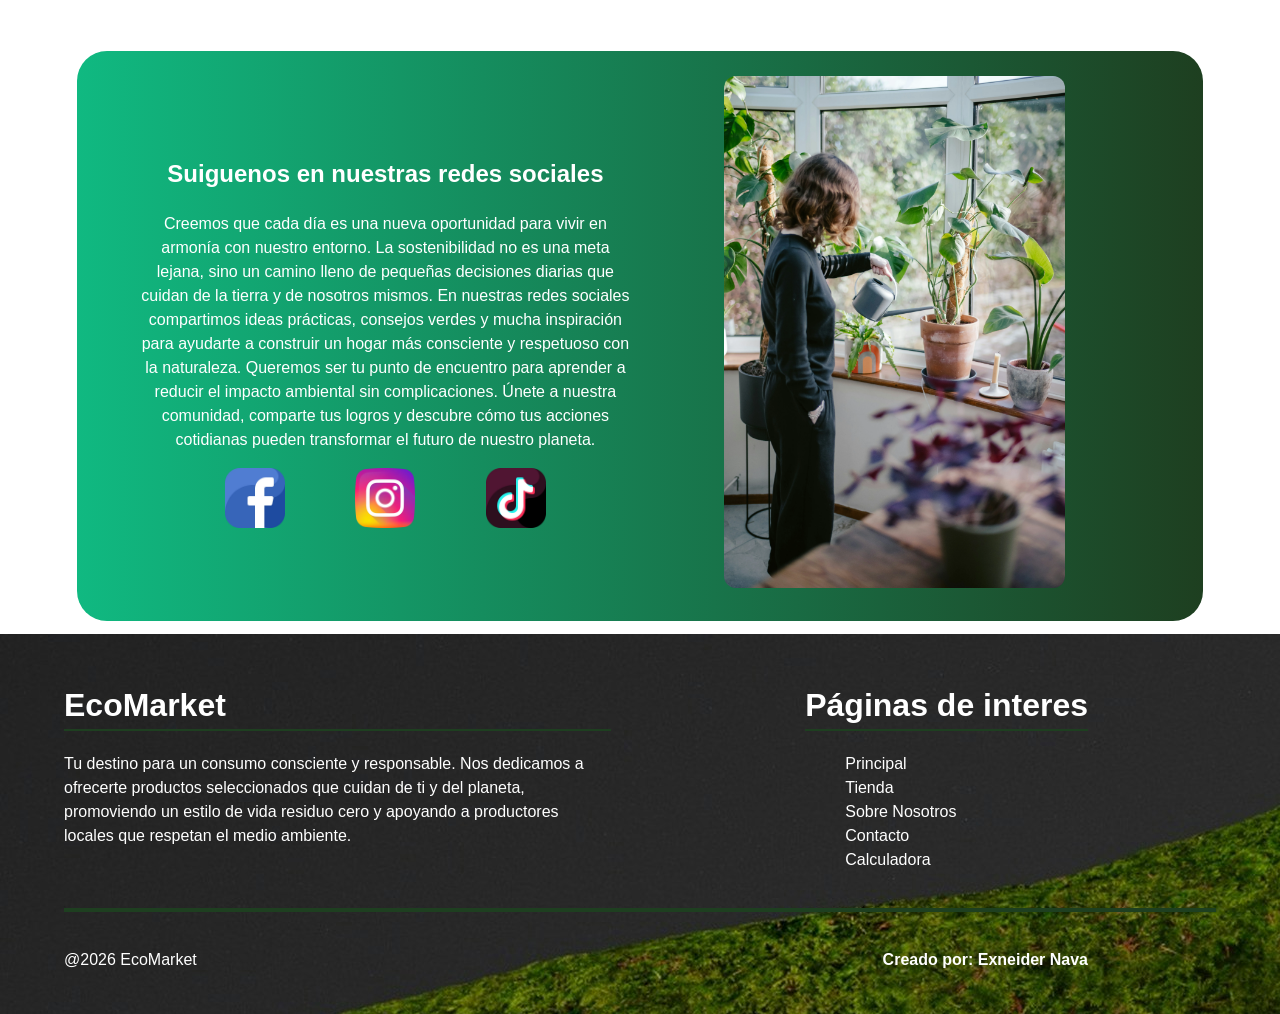
==== commit 07e3b50a: "feat: Se añadió una nueva pagina para la calculadora huella de carbono" ====
--- a/index.html
+++ b/index.html
@@ -22,6 +22,7 @@
                     <li><a href="views/productos.html">Tienda</a></li>
                     <li><a href="views/sobre-nosotros.html">Sobre Nosotros</a></li>
                     <li><a href="views/contacto.html">Contacto</a></li>
+                    <li><a href="views/calculadora.html">Calculadora</a></li>
                 </ul>
             </nav>
         </div>
@@ -121,6 +122,7 @@
                     <li><a href="views/productos.html">Tienda</a></li>
                     <li><a href="views/sobre-nosotros.html">Sobre Nosotros</a></li>
                     <li><a href="views/contacto.html">Contacto</a></li>
+                    <li><a href="views/calculadora.html">Calculadora</a></li>
                 </ul>
             </div>
         </div>
--- a/css/layout.css
+++ b/css/layout.css
@@ -19,7 +19,7 @@
 
 nav ul {
     display: flex;
-    gap: 5vh;
+    gap: 3vw;
     list-style: none;
     padding: 0;
     margin: 0;
@@ -90,6 +90,19 @@
     box-sizing: border-box;
 }
 
+.hero-calculadora {
+    width: 100%;
+    min-height: 80vh;
+    background-image: url('../img/background/calculadora.webp');
+    background-size: cover;
+    background-position: center;
+    background-repeat: no-repeat;
+    display: flex;
+    align-items: center;
+    padding: 40px;
+    box-sizing: border-box;
+}
+
 .container-productos {
     padding: 2% 6%;
 }
@@ -103,9 +116,9 @@
 
 .contenido-informativo {
     display: grid;
-    grid-template-columns: repeat(2, 4fr);
-    align-items: center;
-    gap: 5px;
+    grid-template-columns: repeat(2, 1fr);
+    align-items: center;
+    gap: 20px;
     padding: 2% 5%;
     margin: 1% 6%;
     background: linear-gradient(to right, var(--acentos), var(--naturaleza));
@@ -114,10 +127,22 @@
     border-radius: 30px;
 }
 
+.contenido-calculadora {
+    display: grid;
+    grid-template-columns: repeat(1, 1fr);
+    align-items: center;
+    padding: 5% 20%;
+    margin: 1% 6%;
+    background: linear-gradient(to right, var(--acentos), var(--naturaleza));
+    color: white;
+    text-align: center;
+    border-radius: 30px;
+}
+
 .iconos {
     display: grid;
     grid-template-columns: repeat(3, 1fr);
-    padding: 0 25% 0 25%;
+    padding: 0 10% 0 10%;
 }
 
 footer {
@@ -152,4 +177,154 @@
     justify-content: center;
     gap: 15px;
     margin-bottom: 30px;
+}
+
+.mapa {
+    margin: 4% 6% 6% 6%;
+    display: block;
+}
+
+.seccion-formulario {
+    border: dashed;
+    text-align: center;
+}
+
+.seccion-formulario legend {
+    font-size: 32px;
+    font-weight: bold;
+    border-bottom: 5px solid blue;
+    border-radius: 20px;
+}
+
+.opciones-transporte {
+    display: grid;
+    grid-template-columns: repeat(3, 1fr);
+    margin: 10vh 0vw 10vh 0vw;
+}
+
+.acciones-formulario {
+    text-align: center;
+    margin: 10vh 0vw 10vh 0vw;
+}
+
+
+
+@media (max-width: 1024px) {
+    .zona-productos {
+        grid-template-columns: repeat(2, 1fr);
+    }
+
+    .iconos {
+        padding: 0 5%;
+    }
+
+    .contenido-calculadora {
+        padding: 40px 5%;
+        margin: 1% 4%;
+    }
+}
+
+@media (max-width: 480px) {
+    .encabezado {
+        flex-direction: column;
+        gap: 15px;
+    }
+
+    .hero,
+    .hero-tienda,
+    .hero-nosotros,
+    .hero-contacto,
+    .hero-carrito {
+        min-height: auto;
+        padding: 80px 20px;
+    }
+
+    .presentacion {
+        display: flex;
+        flex-direction: column;
+        align-items: center;
+        gap: 15px;
+    }
+
+    nav {
+        margin: 0 auto;
+    }
+
+    nav ul {
+        gap: 20px;
+    }
+
+    .zona-productos {
+        grid-template-columns: 1fr;
+    }
+
+    .contenido-informativo {
+        grid-template-columns: 1fr;
+        padding: 5% 5%;
+    }
+
+    .iconos {
+        grid-template-columns: 1fr;
+        gap: 20px;
+        padding: 0;
+    }
+
+    .footer-content {
+        grid-template-columns: 1fr;
+        text-align: center;
+        gap: 30px;
+    }
+
+    .footer-menu {
+        margin: 0 auto;
+    }
+
+    .final {
+        grid-template-columns: 1fr;
+        text-align: center;
+        gap: 10px;
+    }
+
+    .firma {
+        margin: 0 auto;
+    }
+
+    .filtros-categoria {
+        flex-wrap: wrap;
+        gap: 10px;
+    }
+
+    .formulario-contacto {
+        padding: 20px;
+        width: 100%;
+        box-sizing: border-box;
+    }
+
+    .mapa iframe {
+        height: 280px;
+    }
+
+    .mapa {
+        margin: 8% 6%;
+    }
+
+    .contenido-calculadora {
+        padding: 30px 15px;
+        margin: 10px;
+        border-radius: 20px;
+    }
+
+    .opciones-transporte {
+        grid-template-columns: 1fr;
+        gap: 15px;
+        margin: 20px 0;
+    }
+
+    .acciones-formulario {
+        margin: 20px 0;
+    }
+
+    .seccion-formulario legend {
+        font-size: 24px;
+    }
 }
--- a/css/components.css
+++ b/css/components.css
@@ -144,4 +144,151 @@
 
 #categoria-vasos:target~.zona-productos .contenedor-productos:not(.vasos) {
     display: none;
+}
+
+.formulario-contacto {
+    background-color: var(--naturaleza);
+    padding: 30px;
+    border-radius: 20px;
+    color: white;
+    text-align: left;
+}
+
+.formulario-contacto h2 {
+    color: white;
+    margin-top: 0;
+    margin-bottom: 20px;
+    font-size: 1.5rem;
+}
+
+.grupo-campo {
+    display: flex;
+    flex-direction: column;
+    gap: 8px;
+    margin-bottom: 15px;
+}
+
+.grupo-campo label {
+    font-weight: bold;
+    font-size: 0.9rem;
+    color: white;
+}
+
+.grupo-campo input,
+.grupo-campo textarea {
+    padding: 12px;
+    border: 1px solid #ccc;
+    border-radius: 8px;
+    font-family: Arial, sans-serif;
+    font-size: 1rem;
+    background-color: #f9f9f9;
+    transition: border-color 0.3s ease;
+}
+
+.grupo-campo input:focus,
+.grupo-campo textarea:focus {
+    outline: none;
+    border-color: var(--acentos);
+    background-color: #ffffff;
+}
+
+.formulario-contacto .boton-producto {
+    width: 100%;
+    margin-top: 10px;
+}
+
+.mapa iframe {
+    width: 100%;
+    border-radius: 20px;
+    transition: transform 0.3s ease;
+}
+
+.mapa iframe:hover {
+    transform: scale(1.01);
+}
+
+.acciones-formulario button {
+    background-color: blue;
+    color: white;
+    padding: 2vh 2vw;
+    border-radius: 30px;
+    font-size: 32px;
+    font-weight: bold;
+    transition: all 0.3 ease;
+}
+
+.acciones-formulario span {
+    display: inline-block;
+    animation: girar 2s linear infinite;
+}
+
+.acciones-formulario button:hover {
+    transform: scale(1.01);
+    animation: temblor 0.3s ease-in-out infinite;
+}
+
+@media (max-width: 1024px) {
+    .presentacion {
+        max-width: 85%;
+    }
+
+    .imagen img {
+        height: 50vw;
+    }
+}
+
+@media (max-width: 480px) {
+
+    .hero-carrito .boton-producto {
+        width: 100%;
+        max-width: 300px;
+        text-align: center;
+        box-sizing: border-box;
+    }
+
+    nav ul li a {
+        font-size: 0.85rem;
+    }
+
+    .presentacion {
+        max-width: 100%;
+        text-align: center;
+    }
+
+    .contenedor-productos:hover,
+    .btn-filtro:hover,
+    .iconos img:hover,
+    .imagen img:hover {
+        transform: none;
+    }
+
+    .container-productos img {
+        height: 250px;
+    }
+
+    .imagen img {
+        width: 100%;
+        height: auto;
+    }
+
+    .icono-footer {
+        height: 6vh;
+        margin-left: 0;
+    }
+
+    .formulario-contacto {
+        padding: 15px;
+        width: 100%;
+        box-sizing: border-box;
+    }
+
+    .acciones-formulario button {
+        font-size: 1.2rem;
+        width: 100%;
+        padding: 15px 20px;
+    }
+
+    .grupo-campo input[type="range"] {
+        width: 100%;
+    }
 }
--- a/css/animations.css
+++ b/css/animations.css
@@ -22,4 +22,17 @@
     100% {
         transform: translate(0, 0);
     }
+}
+
+
+@keyframes girar {
+
+    from {
+        transform: rotate(0deg);
+    }
+
+    to {
+        transform: rotate(360deg);
+    }
+
 }
